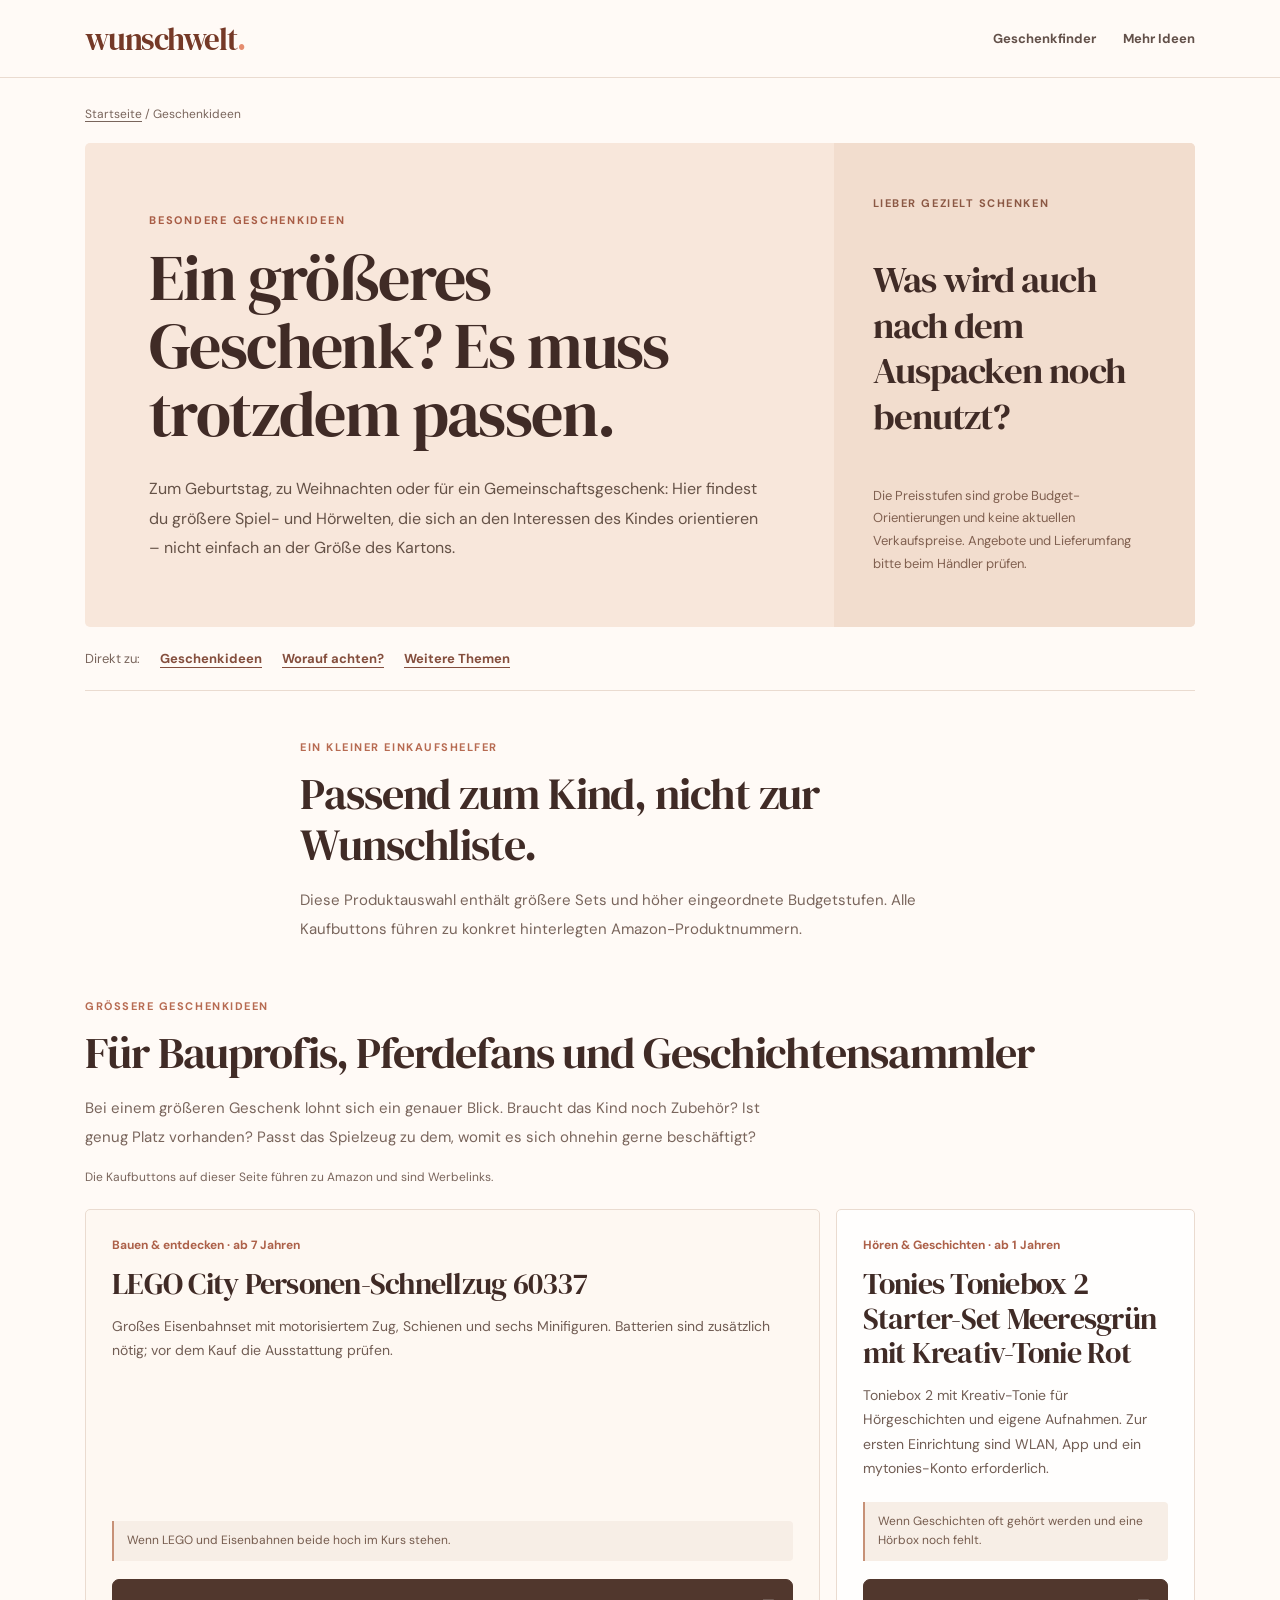
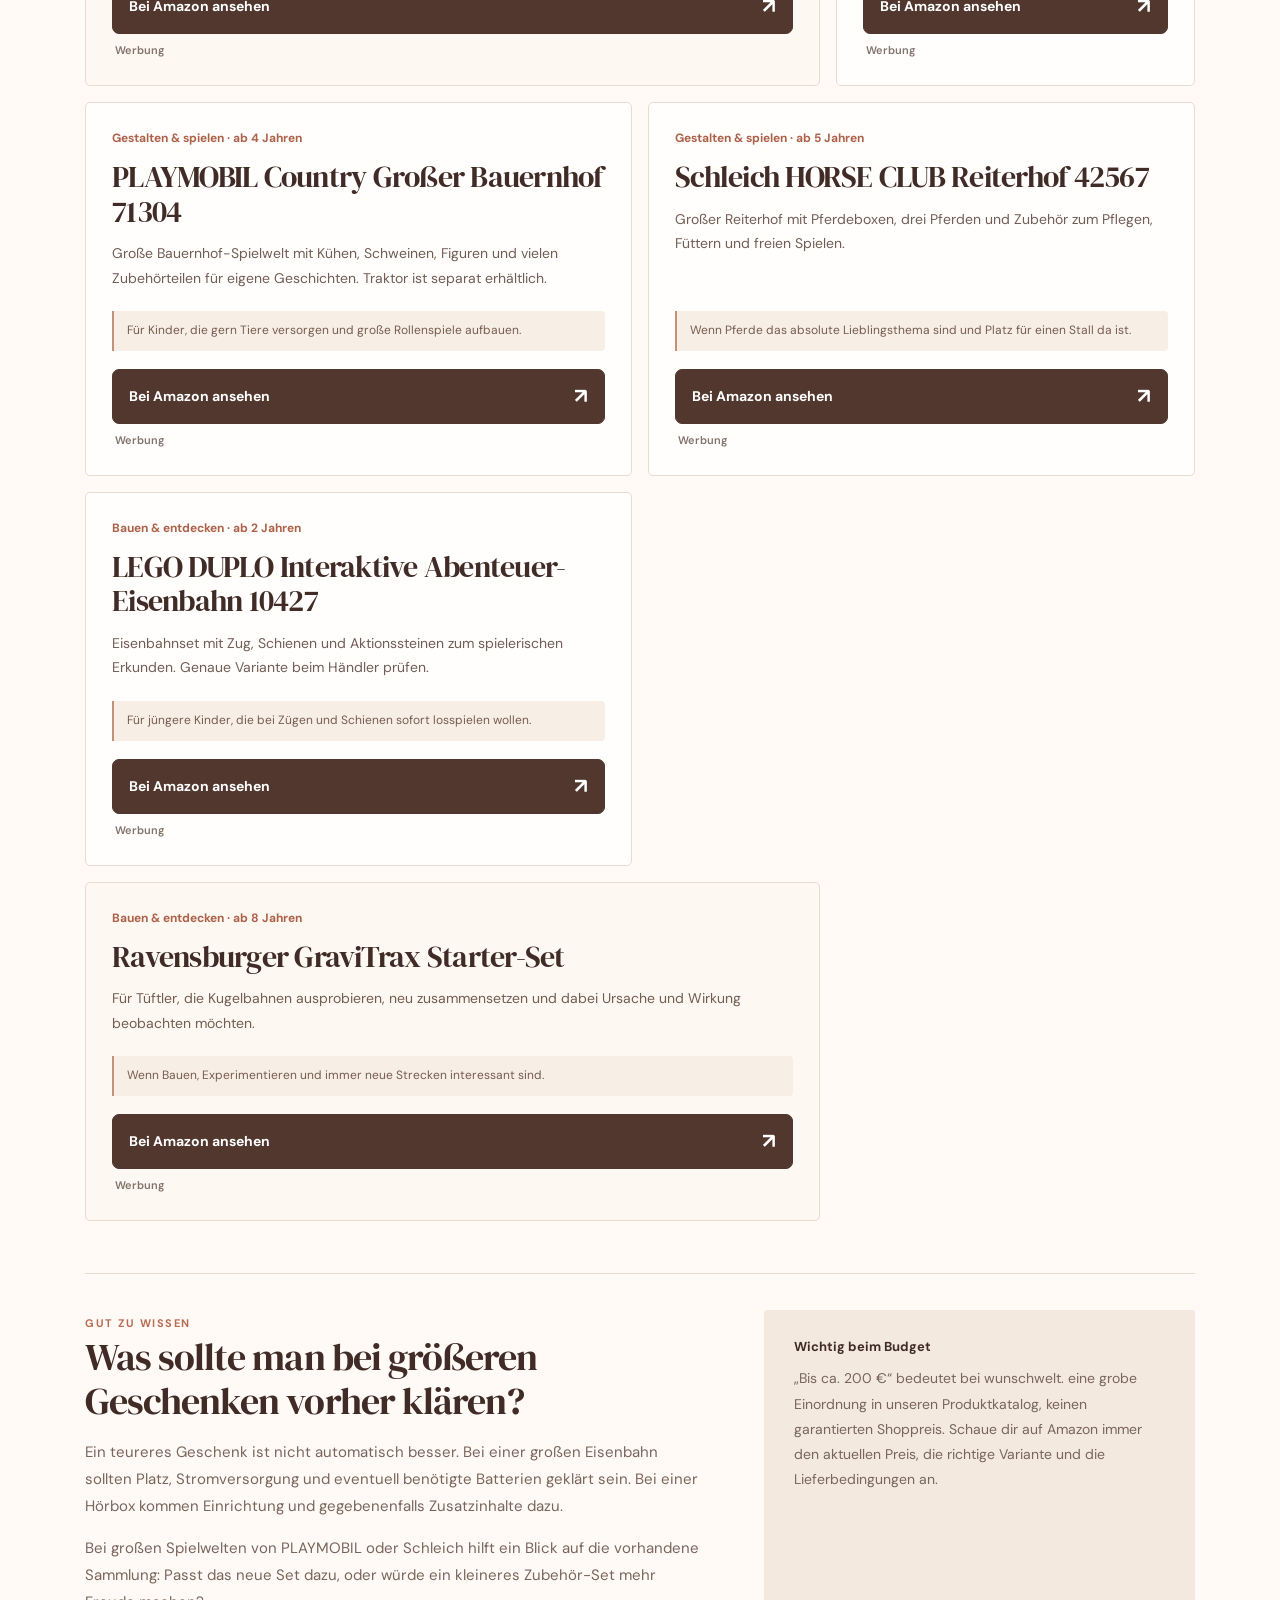
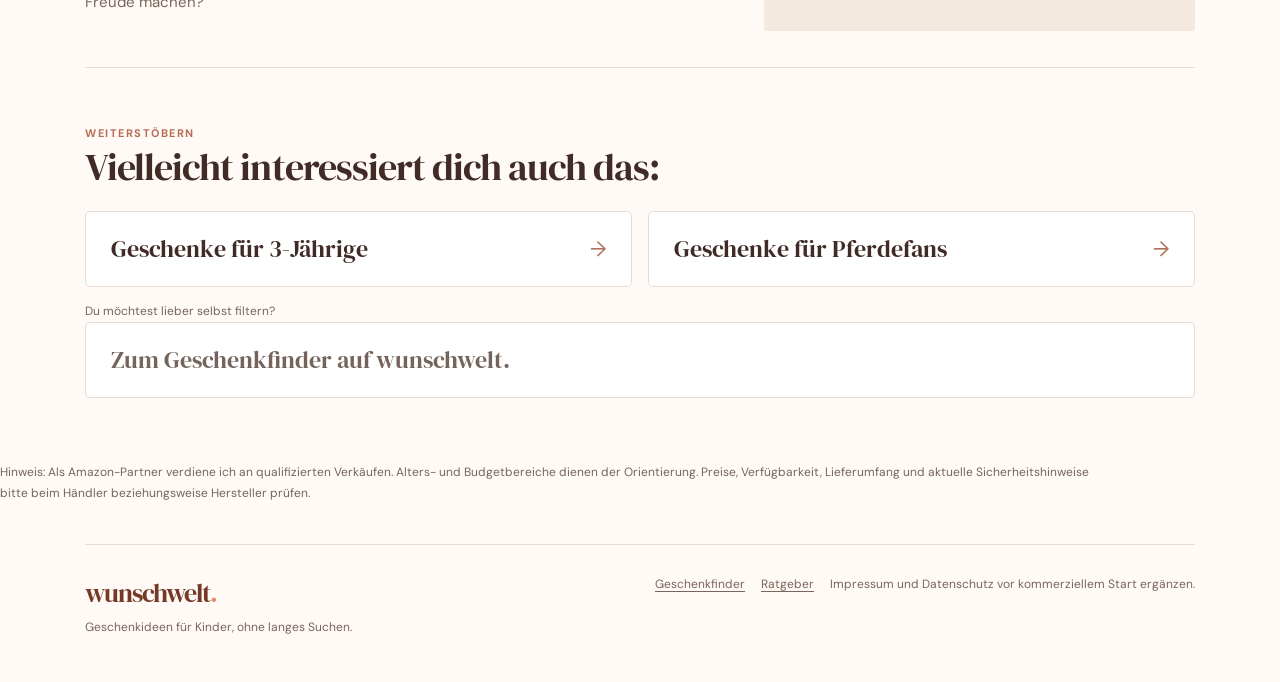
==== besondere-geschenke-bis-200-euro.html @ 5dd5a177 "Publish Pinterest-friendly editorial guide: besondere-geschenke-bis-200-euro.html" ====
<!doctype html>
<html lang="de">
<head>
<meta charset="utf-8">
<meta name="viewport" content="width=device-width,initial-scale=1">
<meta name="theme-color" content="#fffaf6">
<title>Größere Geschenke für Kinder bis ca. 200 € | wunschwelt.</title>
<meta name="description" content="Größere Geschenkideen für Kinder bis ungefähr 200 Euro: LEGO-Züge, PLAYMOBIL-Bauernhof, Toniebox 2, Schleich-Reiterhof und mehr.">
<link rel="canonical" href="https://wunschwelt.vercel.app/besondere-geschenke-bis-200-euro.html">
<meta property="og:type" content="article">
<meta property="og:locale" content="de_DE">
<meta property="og:site_name" content="wunschwelt.">
<meta property="og:title" content="Größere Geschenke für Kinder bis ca. 200 €">
<meta property="og:description" content="Größere Geschenkideen für Kinder bis ungefähr 200 Euro: LEGO-Züge, PLAYMOBIL-Bauernhof, Toniebox 2, Schleich-Reiterhof und mehr.">
<meta property="og:url" content="https://wunschwelt.vercel.app/besondere-geschenke-bis-200-euro.html">
<meta name="pinterest-rich-pin" content="false">
<link rel="preconnect" href="https://fonts.googleapis.com">
<link rel="preconnect" href="https://fonts.gstatic.com" crossorigin>
<link href="https://fonts.googleapis.com/css2?family=DM+Sans:wght@400;500;600;700&family=DM+Serif+Display&display=swap" rel="stylesheet">
<link rel="stylesheet" href="./ratgeber.css">
</head>
<body>
<header><nav class="shell nav" aria-label="Hauptnavigation"><a class="logo" href="./index.html#start">wunschwelt<span>.</span></a><div class="navlinks"><a href="./index.html#finder">Geschenkfinder</a><a href="./index.html#ratgeber">Mehr Ideen</a></div></nav></header>
<main>
<div class="shell breadcrumb"><a href="./index.html">Startseite</a> / Geschenkideen</div>
<section class="shell hero">
<div class="hero-copy"><span class="kicker">Besondere Geschenkideen</span><h1>Ein größeres Geschenk? Es muss trotzdem passen.</h1><p class="lead">Zum Geburtstag, zu Weihnachten oder für ein Gemeinschaftsgeschenk: Hier findest du größere Spiel- und Hörwelten, die sich an den Interessen des Kindes orientieren – nicht einfach an der Größe des Kartons.</p></div>
<aside class="hero-aside"><span class="aside-label">Lieber gezielt schenken</span><strong>Was wird auch nach dem Auspacken noch benutzt?</strong><span>Die Preisstufen sind grobe Budget-Orientierungen und keine aktuellen Verkaufspreise. Angebote und Lieferumfang bitte beim Händler prüfen.</span></aside>
</section>
<nav class="shell quicknav" aria-label="Auf dieser Seite"><span>Direkt zu:</span><a href="#ideen">Geschenkideen</a><a href="#tipps">Worauf achten?</a><a href="#mehr">Weitere Themen</a></nav>
<section class="shell guide-intro"><span class="section-label">Ein kleiner Einkaufshelfer</span><h2>Passend zum Kind, nicht zur Wunschliste.</h2><p>Diese Produktauswahl enthält größere Sets und höher eingeordnete Budgetstufen. Alle Kaufbuttons führen zu konkret hinterlegten Amazon-Produktnummern.</p></section>
<section class="shell guide-section" id="ideen"><span class="section-label">Größere Geschenkideen</span><h2>Für Bauprofis, Pferdefans und Geschichtensammler</h2><p>Bei einem größeren Geschenk lohnt sich ein genauer Blick. Braucht das Kind noch Zubehör? Ist genug Platz vorhanden? Passt das Spielzeug zu dem, womit es sich ohnehin gerne beschäftigt?</p>
<p class="ad-explainer">Die Kaufbuttons auf dieser Seite führen zu Amazon und sind Werbelinks.</p>
<div class="product-grid"><article class="product-card">
<span class="tagline">Bauen &amp; entdecken · ab 7 Jahren</span>
<h3>LEGO City Personen-Schnellzug 60337</h3>
<p class="product-desc">Großes Eisenbahnset mit motorisiertem Zug, Schienen und sechs Minifiguren. Batterien sind zusätzlich nötig; vor dem Kauf die Ausstattung prüfen.</p>
<div class="choice">Wenn LEGO und Eisenbahnen beide hoch im Kurs stehen.</div>
<a class="cta" href="https://www.amazon.de/dp/B09QFJSNJW?tag=wunschwelt07-21" target="_blank" rel="noopener noreferrer sponsored" aria-label="LEGO City Personen-Schnellzug 60337 bei Amazon ansehen – Werbung"><span>Bei Amazon ansehen</span><span class="arrow" aria-hidden="true">↗</span></a>
<span class="ad-label">Werbung</span>
</article>
<article class="product-card">
<span class="tagline">Hören &amp; Geschichten · ab 1 Jahren</span>
<h3>Tonies Toniebox 2 Starter-Set Meeresgrün mit Kreativ-Tonie Rot</h3>
<p class="product-desc">Toniebox 2 mit Kreativ-Tonie für Hörgeschichten und eigene Aufnahmen. Zur ersten Einrichtung sind WLAN, App und ein mytonies-Konto erforderlich.</p>
<div class="choice">Wenn Geschichten oft gehört werden und eine Hörbox noch fehlt.</div>
<a class="cta" href="https://www.amazon.de/dp/B0GWK8NZPY?tag=wunschwelt07-21" target="_blank" rel="noopener noreferrer sponsored" aria-label="Tonies Toniebox 2 Starter-Set Meeresgrün mit Kreativ-Tonie Rot bei Amazon ansehen – Werbung"><span>Bei Amazon ansehen</span><span class="arrow" aria-hidden="true">↗</span></a>
<span class="ad-label">Werbung</span>
</article>
<article class="product-card">
<span class="tagline">Gestalten &amp; spielen · ab 4 Jahren</span>
<h3>PLAYMOBIL Country Großer Bauernhof 71304</h3>
<p class="product-desc">Große Bauernhof-Spielwelt mit Kühen, Schweinen, Figuren und vielen Zubehörteilen für eigene Geschichten. Traktor ist separat erhältlich.</p>
<div class="choice">Für Kinder, die gern Tiere versorgen und große Rollenspiele aufbauen.</div>
<a class="cta" href="https://www.amazon.de/dp/B0BT8CRKC6?tag=wunschwelt07-21" target="_blank" rel="noopener noreferrer sponsored" aria-label="PLAYMOBIL Country Großer Bauernhof 71304 bei Amazon ansehen – Werbung"><span>Bei Amazon ansehen</span><span class="arrow" aria-hidden="true">↗</span></a>
<span class="ad-label">Werbung</span>
</article>
<article class="product-card">
<span class="tagline">Gestalten &amp; spielen · ab 5 Jahren</span>
<h3>Schleich HORSE CLUB Reiterhof 42567</h3>
<p class="product-desc">Großer Reiterhof mit Pferdeboxen, drei Pferden und Zubehör zum Pflegen, Füttern und freien Spielen.</p>
<div class="choice">Wenn Pferde das absolute Lieblingsthema sind und Platz für einen Stall da ist.</div>
<a class="cta" href="https://www.amazon.de/dp/B09QH9DTFL?tag=wunschwelt07-21" target="_blank" rel="noopener noreferrer sponsored" aria-label="Schleich HORSE CLUB Reiterhof 42567 bei Amazon ansehen – Werbung"><span>Bei Amazon ansehen</span><span class="arrow" aria-hidden="true">↗</span></a>
<span class="ad-label">Werbung</span>
</article>
<article class="product-card">
<span class="tagline">Bauen &amp; entdecken · ab 2 Jahren</span>
<h3>LEGO DUPLO Interaktive Abenteuer-Eisenbahn 10427</h3>
<p class="product-desc">Eisenbahnset mit Zug, Schienen und Aktionssteinen zum spielerischen Erkunden. Genaue Variante beim Händler prüfen.</p>
<div class="choice">Für jüngere Kinder, die bei Zügen und Schienen sofort losspielen wollen.</div>
<a class="cta" href="https://www.amazon.de/dp/B0CWH4J73Z?tag=wunschwelt07-21" target="_blank" rel="noopener noreferrer sponsored" aria-label="LEGO DUPLO Interaktive Abenteuer-Eisenbahn 10427 bei Amazon ansehen – Werbung"><span>Bei Amazon ansehen</span><span class="arrow" aria-hidden="true">↗</span></a>
<span class="ad-label">Werbung</span>
</article>
<article class="product-card">
<span class="tagline">Bauen &amp; entdecken · ab 8 Jahren</span>
<h3>Ravensburger GraviTrax Starter-Set</h3>
<p class="product-desc">Für Tüftler, die Kugelbahnen ausprobieren, neu zusammensetzen und dabei Ursache und Wirkung beobachten möchten.</p>
<div class="choice">Wenn Bauen, Experimentieren und immer neue Strecken interessant sind.</div>
<a class="cta" href="https://www.amazon.de/dp/B0BSXKTRYZ?tag=wunschwelt07-21" target="_blank" rel="noopener noreferrer sponsored" aria-label="Ravensburger GraviTrax Starter-Set bei Amazon ansehen – Werbung"><span>Bei Amazon ansehen</span><span class="arrow" aria-hidden="true">↗</span></a>
<span class="ad-label">Werbung</span>
</article></div>
</section>
<section class="shell advice-layout" id="tipps"><div><span class="section-label">Gut zu wissen</span><h2>Was sollte man bei größeren Geschenken vorher klären?</h2><p>Ein teureres Geschenk ist nicht automatisch besser. Bei einer großen Eisenbahn sollten Platz, Stromversorgung und eventuell benötigte Batterien geklärt sein. Bei einer Hörbox kommen Einrichtung und gegebenenfalls Zusatzinhalte dazu.</p><p>Bei großen Spielwelten von PLAYMOBIL oder Schleich hilft ein Blick auf die vorhandene Sammlung: Passt das neue Set dazu, oder würde ein kleineres Zubehör-Set mehr Freude machen?</p></div><aside class="advice-box"><strong>Wichtig beim Budget</strong><p>„Bis ca. 200 €“ bedeutet bei wunschwelt. eine grobe Einordnung in unseren Produktkatalog, keinen garantierten Shoppreis. Schaue dir auf Amazon immer den aktuellen Preis, die richtige Variante und die Lieferbedingungen an.</p></aside></section>
<section class="shell related" id="mehr"><span class="section-label">Weiterstöbern</span><h2>Vielleicht interessiert dich auch das:</h2><div class="related-grid"><a href="./geschenke-fuer-3-jaehrige.html"><span>Geschenke für 3-Jährige</span><span aria-hidden="true">→</span></a>
<a href="./geschenke-fuer-pferdefans.html"><span>Geschenke für Pferdefans</span><span aria-hidden="true">→</span></a></div><p class="bottom-note">Du möchtest lieber selbst filtern? <a href="./index.html#finder">Zum Geschenkfinder auf wunschwelt.</a></p></section>
<p class="shell bottom-note" style="margin-bottom:40px">Hinweis: Als Amazon-Partner verdiene ich an qualifizierten Verkäufen. Alters- und Budgetbereiche dienen der Orientierung. Preise, Verfügbarkeit, Lieferumfang und aktuelle Sicherheitshinweise bitte beim Händler beziehungsweise Hersteller prüfen.</p>
</main>
<footer class="shell foot"><div><a class="logo" href="./index.html">wunschwelt<span>.</span></a><p>Geschenkideen für Kinder, ohne langes Suchen.</p></div><div class="footnav"><a href="./index.html#finder">Geschenkfinder</a><a href="./index.html#ratgeber">Ratgeber</a><span>Impressum und Datenschutz vor kommerziellem Start ergänzen.</span></div></footer>
</body>
</html>
---- ratgeber.css ----
:root{--cream:#fffaf6;--paper:#fffefd;--peach:#f8e7db;--ink:#402b26;--muted:#79655c;--line:#eadbd0;--coral:#b76b52;--brown:#51372d;--serif:'DM Serif Display',Georgia,serif;--sans:'DM Sans',Arial,sans-serif}
*{box-sizing:border-box}html{scroll-behavior:smooth}body{margin:0;background:var(--cream);color:var(--ink);font:15px/1.65 var(--sans);-webkit-font-smoothing:antialiased}
a{color:inherit}button{font:inherit}h1,h2,h3,p{margin-top:0}h1,h2,h3{font-family:var(--serif);font-weight:400;letter-spacing:-.025em;line-height:1.15}
.shell{width:min(1110px,calc(100% - 48px));margin:0 auto}
header{border-bottom:1px solid var(--line);background:#fffaf6}
.nav{min-height:77px;display:flex;align-items:center;justify-content:space-between;gap:25px}
.logo{font:400 31px var(--serif);letter-spacing:-.04em;color:#753927;text-decoration:none;white-space:nowrap}.logo span{color:#e58c6e}
.navlinks{display:flex;gap:27px;align-items:center}.navlinks a{font-size:13px;font-weight:700;text-decoration:none;color:#625049}.navlinks a:hover,.plain-link:hover{color:#aa5d46}
.breadcrumb{font-size:12px;color:var(--muted);padding:27px 0 0}.breadcrumb a{text-underline-offset:3px}
.hero{margin:18px auto 0;display:grid;grid-template-columns:minmax(0,1.35fr) minmax(255px,.65fr);background:var(--peach);border-radius:5px;overflow:hidden}
.hero-copy{padding:clamp(34px,5vw,66px) clamp(28px,5vw,67px)}
.kicker{font-size:11px;text-transform:uppercase;letter-spacing:.16em;font-weight:700;color:#a85c45}
h1{font-size:clamp(39px,5vw,65px);line-height:1.07;max-width:720px;margin:12px 0 25px}
.lead{max-width:620px;font-size:16px;line-height:1.85;color:#655247;margin-bottom:0}
.hero-aside{padding:clamp(28px,4vw,58px) clamp(24px,3vw,42px);background:#f2ddce;display:flex;flex-direction:column;justify-content:space-between;gap:40px}
.hero-aside .aside-label{font-size:11px;letter-spacing:.14em;text-transform:uppercase;font-weight:700;color:#8b5844}
.hero-aside strong{font:400 clamp(26px,3.2vw,37px)/1.23 var(--serif);letter-spacing:-.025em}
.hero-aside span:last-child{font-size:13px;line-height:1.75;color:#806050}
.quicknav{border-bottom:1px solid var(--line);display:flex;flex-wrap:wrap;align-items:center;gap:20px;padding:21px 0;margin:0 auto 43px;font-size:13px}
.quicknav span{color:var(--muted)}.quicknav a{font-weight:700;text-decoration:underline;text-underline-offset:4px;color:#844e3d}
.section-label{font-size:11px;text-transform:uppercase;letter-spacing:.14em;color:var(--coral);font-weight:700}
.guide-intro{max-width:680px;margin-bottom:37px}.guide-intro h2,.guide-section h2{font-size:clamp(30px,3.5vw,44px);margin:10px 0 16px}.guide-intro p,.guide-section>p{color:var(--muted);line-height:1.9}
.product-grid{display:grid;grid-template-columns:repeat(6,minmax(0,1fr));gap:16px}
.product-card{grid-column:span 3;border:1px solid var(--line);border-radius:5px;background:var(--paper);padding:26px;min-width:0;display:flex;flex-direction:column;align-items:flex-start}
.product-card:nth-child(5n+1){grid-column:span 4;background:#fef8f2}.product-card:nth-child(5n+2){grid-column:span 2}
.product-card h3{font-size:clamp(24px,2.7vw,30px);margin:11px 0 12px;overflow-wrap:anywhere}
.product-card .tagline{font-size:12px;color:#ad6149;font-weight:700}
.product-card .product-desc{color:#715d54;font-size:14px;line-height:1.75;flex:1;margin-bottom:21px}
.choice{font-size:12px;color:#765c4e;padding:10px 13px;background:#f7eee6;border-left:2px solid #c79177;border-radius:0 4px 4px 0;margin-bottom:18px;width:100%}
.cta{display:flex;align-items:center;justify-content:space-between;gap:16px;min-height:55px;padding:12px 16px;background:var(--brown);color:#fff;text-decoration:none;border:1px solid var(--brown);border-radius:7px;font-size:14px;font-weight:700;width:100%;transition:background .16s ease}
.cta:hover{background:#704b3c;border-color:#704b3c}.cta .arrow{font-size:21px;line-height:1}
.ad-label{font-size:11px;color:#82736b;margin:7px 3px 0;font-weight:600}
.guide-section{margin:50px auto}.guide-section>p{max-width:720px}
.ad-explainer{font-size:12px;color:var(--muted);margin:13px 0 20px;max-width:720px}
.advice-layout{display:grid;grid-template-columns:minmax(0,1fr) minmax(260px,.7fr);gap:clamp(25px,5vw,78px);border-top:1px solid var(--line);border-bottom:1px solid var(--line);padding:36px 0;margin:52px auto}
.advice-layout h2{font-size:clamp(28px,3vw,39px);margin-bottom:16px}.advice-layout p{color:var(--muted);line-height:1.8}
.advice-box{padding:26px 30px;background:#f3e9df;border-radius:3px}.advice-box strong{display:block;font-size:13px;margin-bottom:9px}.advice-box p{margin:0;font-size:14px}
.related{margin:49px auto 64px}.related h2{font-size:clamp(29px,3vw,39px);margin-bottom:22px}
.related-grid{display:grid;grid-template-columns:1fr 1fr;gap:16px}
.related a{text-decoration:none;background:#fff;border:1px solid var(--line);border-radius:5px;padding:22px 25px;display:flex;justify-content:space-between;align-items:center;gap:20px;font-family:var(--serif);font-size:24px;line-height:1.25}
.related a:hover{background:#f9ece3}.related a span:last-child{font-family:var(--sans);color:#af755b;font-size:21px}
.foot{display:flex;justify-content:space-between;gap:30px;align-items:flex-start;border-top:1px solid var(--line);padding:30px 0 44px;font-size:12px;color:var(--muted)}.foot .logo{font-size:26px}.foot p{margin:7px 0 0}.footnav{display:flex;gap:16px;flex-wrap:wrap}.footnav a{color:inherit;text-underline-offset:3px}
.bottom-note{font-size:12px;color:#74645c;line-height:1.75;margin:14px 0 0}
:focus-visible{outline:3px solid #bd7254;outline-offset:3px}
@media(max-width:840px){.hero{grid-template-columns:1fr}.hero-aside{gap:14px;padding:24px 30px}.hero-aside strong{max-width:560px}.product-card:nth-child(n){grid-column:span 3}.advice-layout{grid-template-columns:1fr 1fr}}
@media(max-width:640px){.shell{width:calc(100% - 36px)}.nav{min-height:69px}.logo{font-size:26px}.navlinks{gap:12px}.navlinks a{font-size:12px}.hero-copy{padding:35px 25px 37px}.hero-aside{padding:24px 25px;gap:12px}.quicknav{gap:11px;margin-bottom:30px}.product-grid{grid-template-columns:1fr}.product-card:nth-child(n){grid-column:span 1;padding:23px}.product-card h3{font-size:27px}.guide-section{margin-top:35px}.advice-layout{display:block;padding:30px 0}.advice-box{margin-top:20px;padding:24px}.related-grid{grid-template-columns:1fr}.related a{font-size:23px}.foot{display:block}.footnav{margin-top:20px}.hero h1{font-size:42px}}
@media(prefers-reduced-motion:reduce){html{scroll-behavior:auto}*{transition:none!important}}
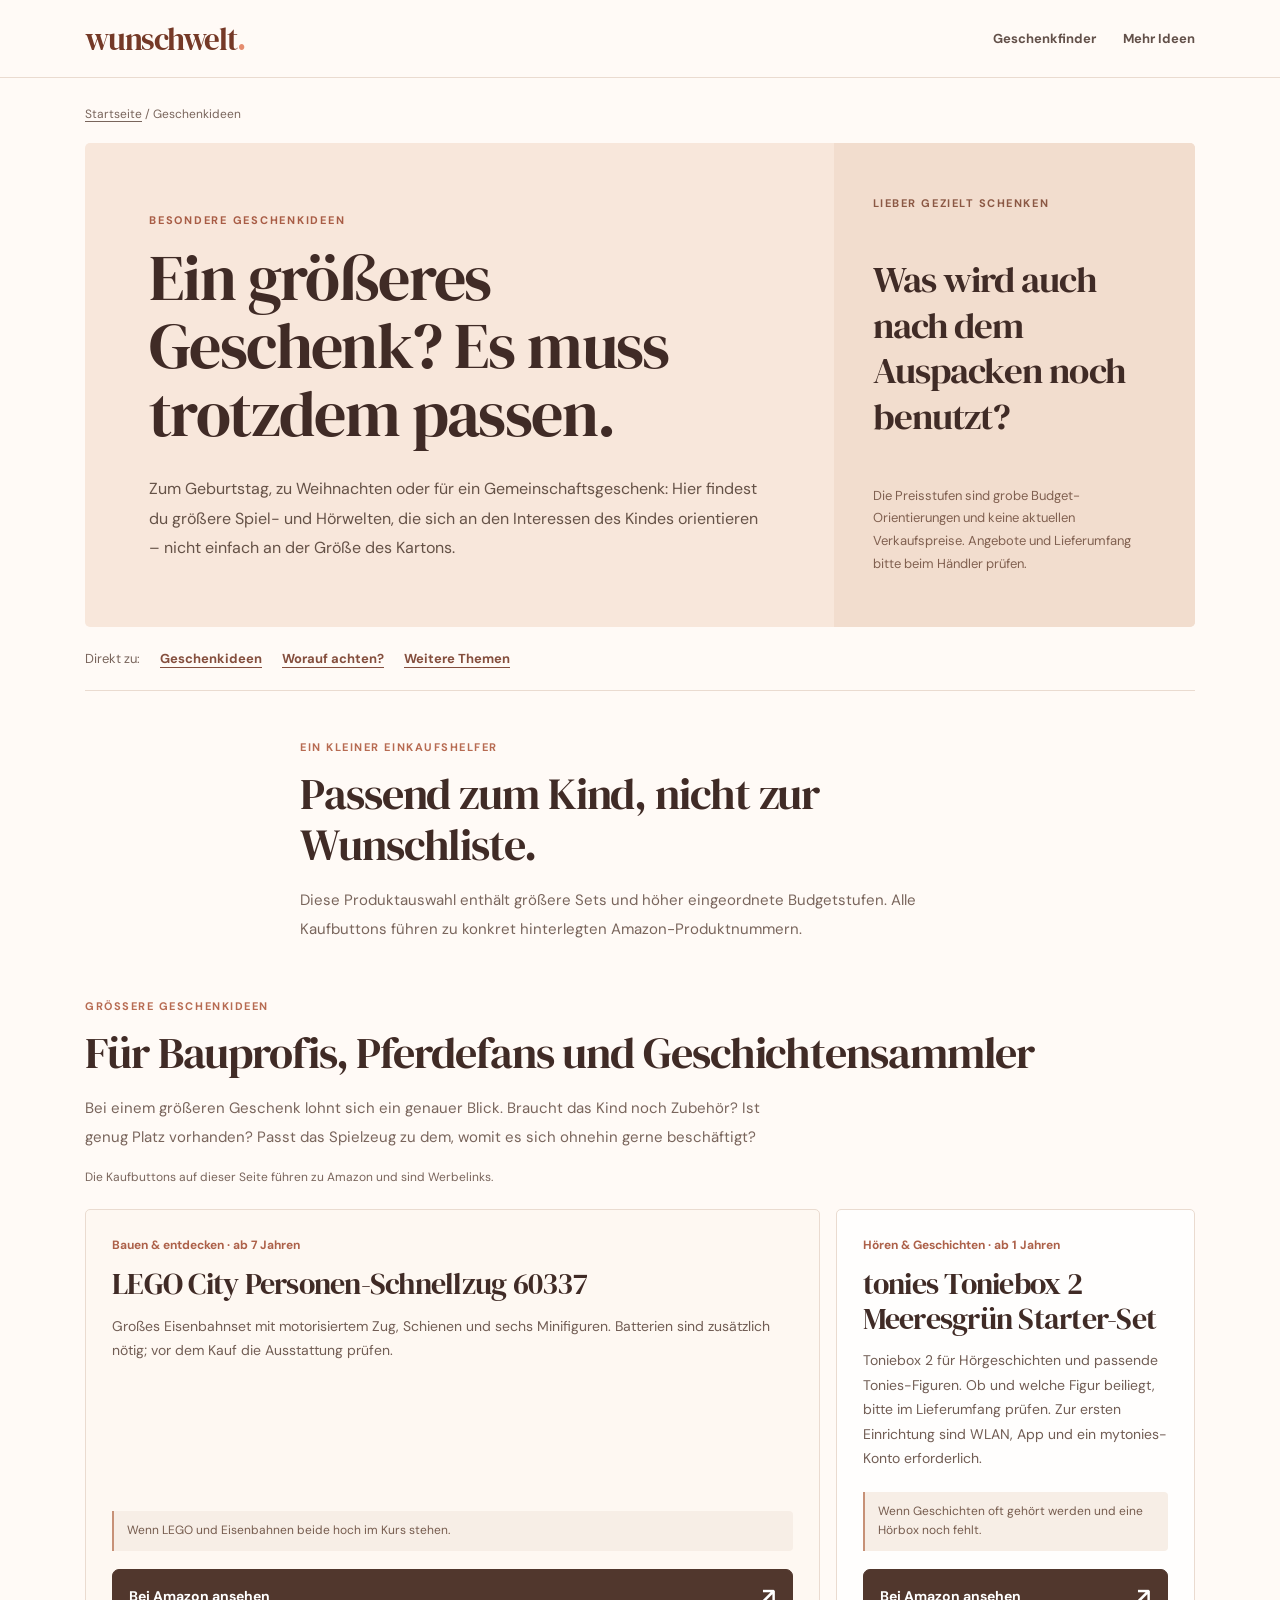
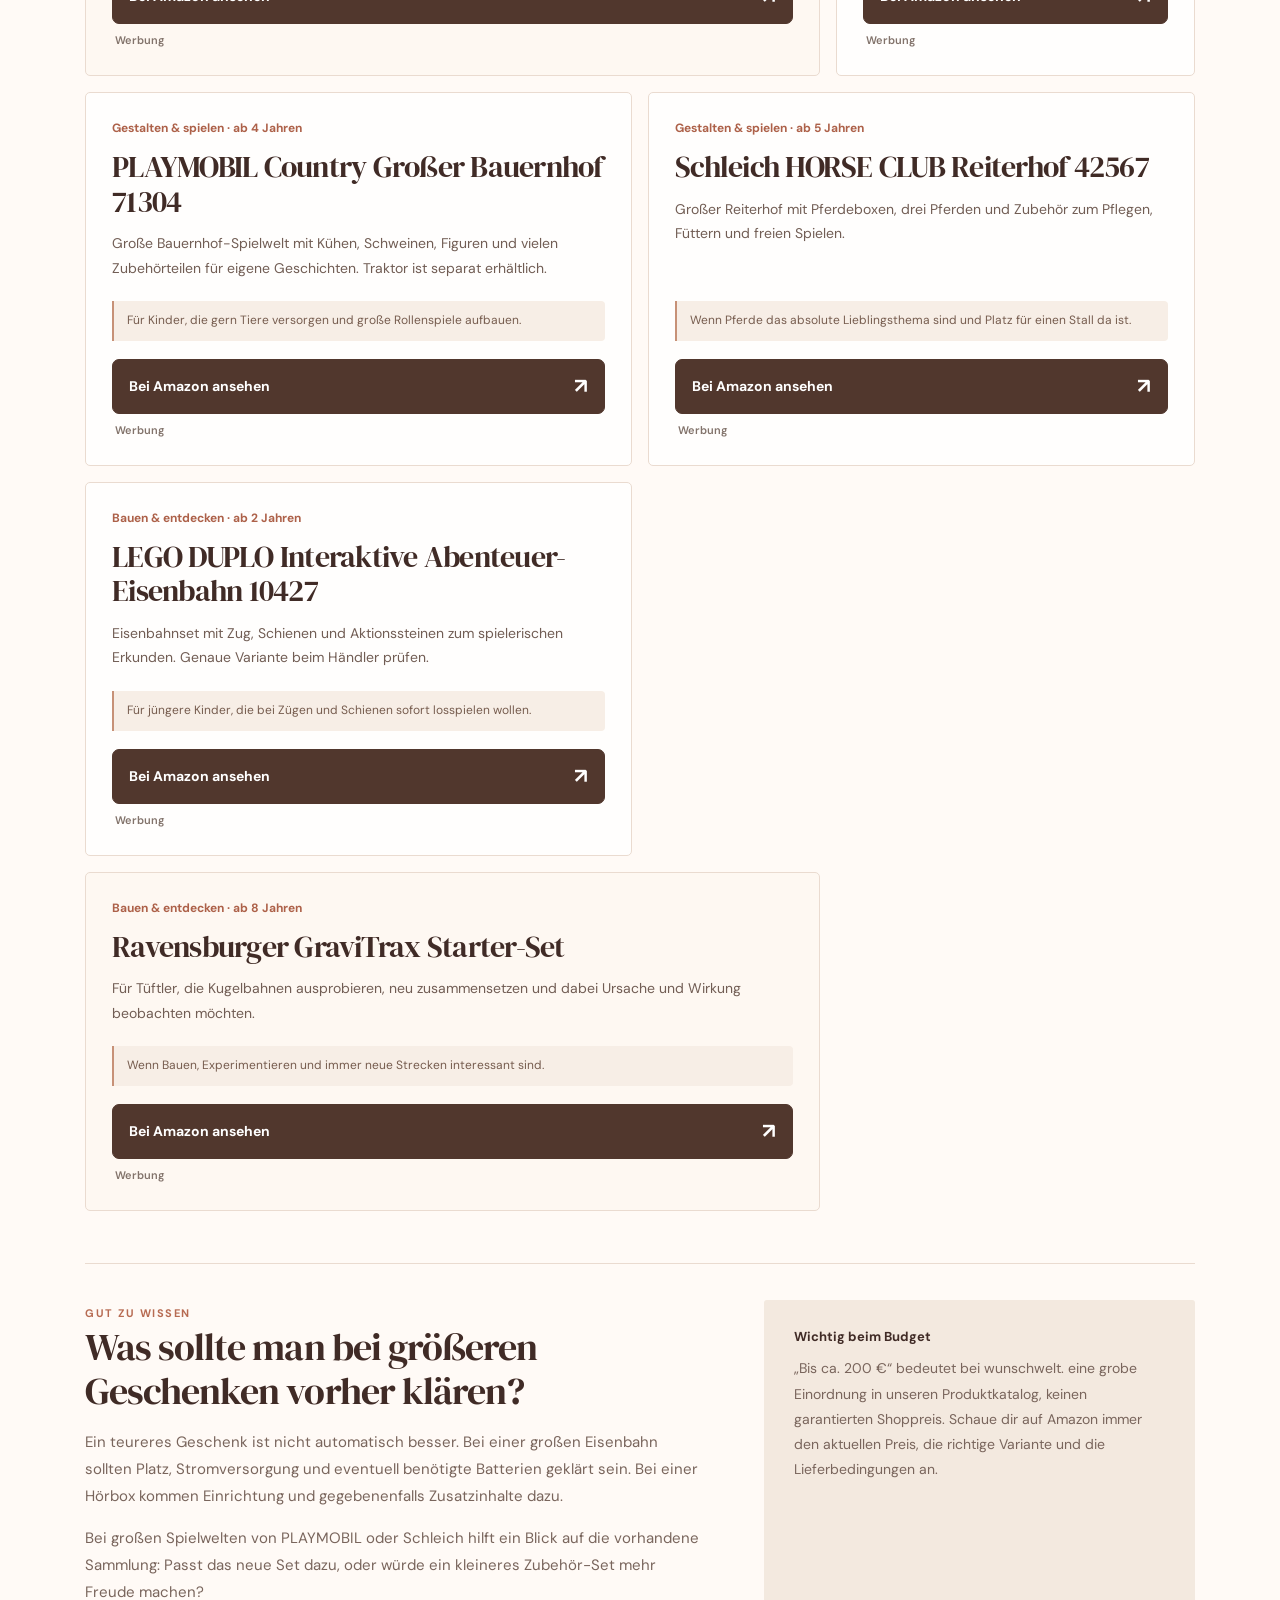
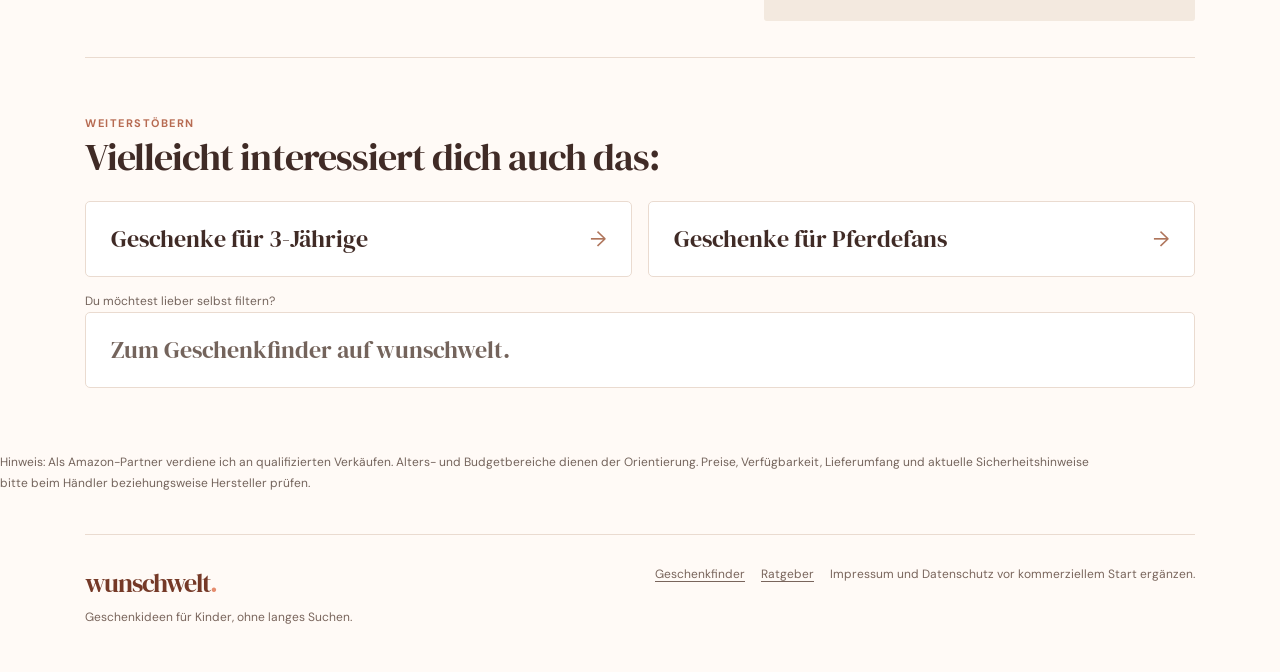
==== commit cf4f53f1: "Clarify tonies starter set contents using live Amazon screenshot" ====
--- a/besondere-geschenke-bis-200-euro.html
+++ b/besondere-geschenke-bis-200-euro.html
@@ -13,7 +13,6 @@
 <meta property="og:title" content="Größere Geschenke für Kinder bis ca. 200 €">
 <meta property="og:description" content="Größere Geschenkideen für Kinder bis ungefähr 200 Euro: LEGO-Züge, PLAYMOBIL-Bauernhof, Toniebox 2, Schleich-Reiterhof und mehr.">
 <meta property="og:url" content="https://wunschwelt.vercel.app/besondere-geschenke-bis-200-euro.html">
-<meta name="pinterest-rich-pin" content="false">
 <link rel="preconnect" href="https://fonts.googleapis.com">
 <link rel="preconnect" href="https://fonts.gstatic.com" crossorigin>
 <link href="https://fonts.googleapis.com/css2?family=DM+Sans:wght@400;500;600;700&family=DM+Serif+Display&display=swap" rel="stylesheet">
@@ -41,10 +40,10 @@
 </article>
 <article class="product-card">
 <span class="tagline">Hören &amp; Geschichten · ab 1 Jahren</span>
-<h3>Tonies Toniebox 2 Starter-Set Meeresgrün mit Kreativ-Tonie Rot</h3>
-<p class="product-desc">Toniebox 2 mit Kreativ-Tonie für Hörgeschichten und eigene Aufnahmen. Zur ersten Einrichtung sind WLAN, App und ein mytonies-Konto erforderlich.</p>
+<h3>tonies Toniebox 2 Meeresgrün Starter-Set</h3>
+<p class="product-desc">Toniebox 2 für Hörgeschichten und passende Tonies-Figuren. Ob und welche Figur beiliegt, bitte im Lieferumfang prüfen. Zur ersten Einrichtung sind WLAN, App und ein mytonies-Konto erforderlich.</p>
 <div class="choice">Wenn Geschichten oft gehört werden und eine Hörbox noch fehlt.</div>
-<a class="cta" href="https://www.amazon.de/dp/B0GWK8NZPY?tag=wunschwelt07-21" target="_blank" rel="noopener noreferrer sponsored" aria-label="Tonies Toniebox 2 Starter-Set Meeresgrün mit Kreativ-Tonie Rot bei Amazon ansehen – Werbung"><span>Bei Amazon ansehen</span><span class="arrow" aria-hidden="true">↗</span></a>
+<a class="cta" href="https://www.amazon.de/dp/B0GWK8NZPY?tag=wunschwelt07-21" target="_blank" rel="noopener noreferrer sponsored" aria-label="tonies Toniebox 2 Meeresgrün Starter-Set bei Amazon ansehen – Werbung"><span>Bei Amazon ansehen</span><span class="arrow" aria-hidden="true">↗</span></a>
 <span class="ad-label">Werbung</span>
 </article>
 <article class="product-card">
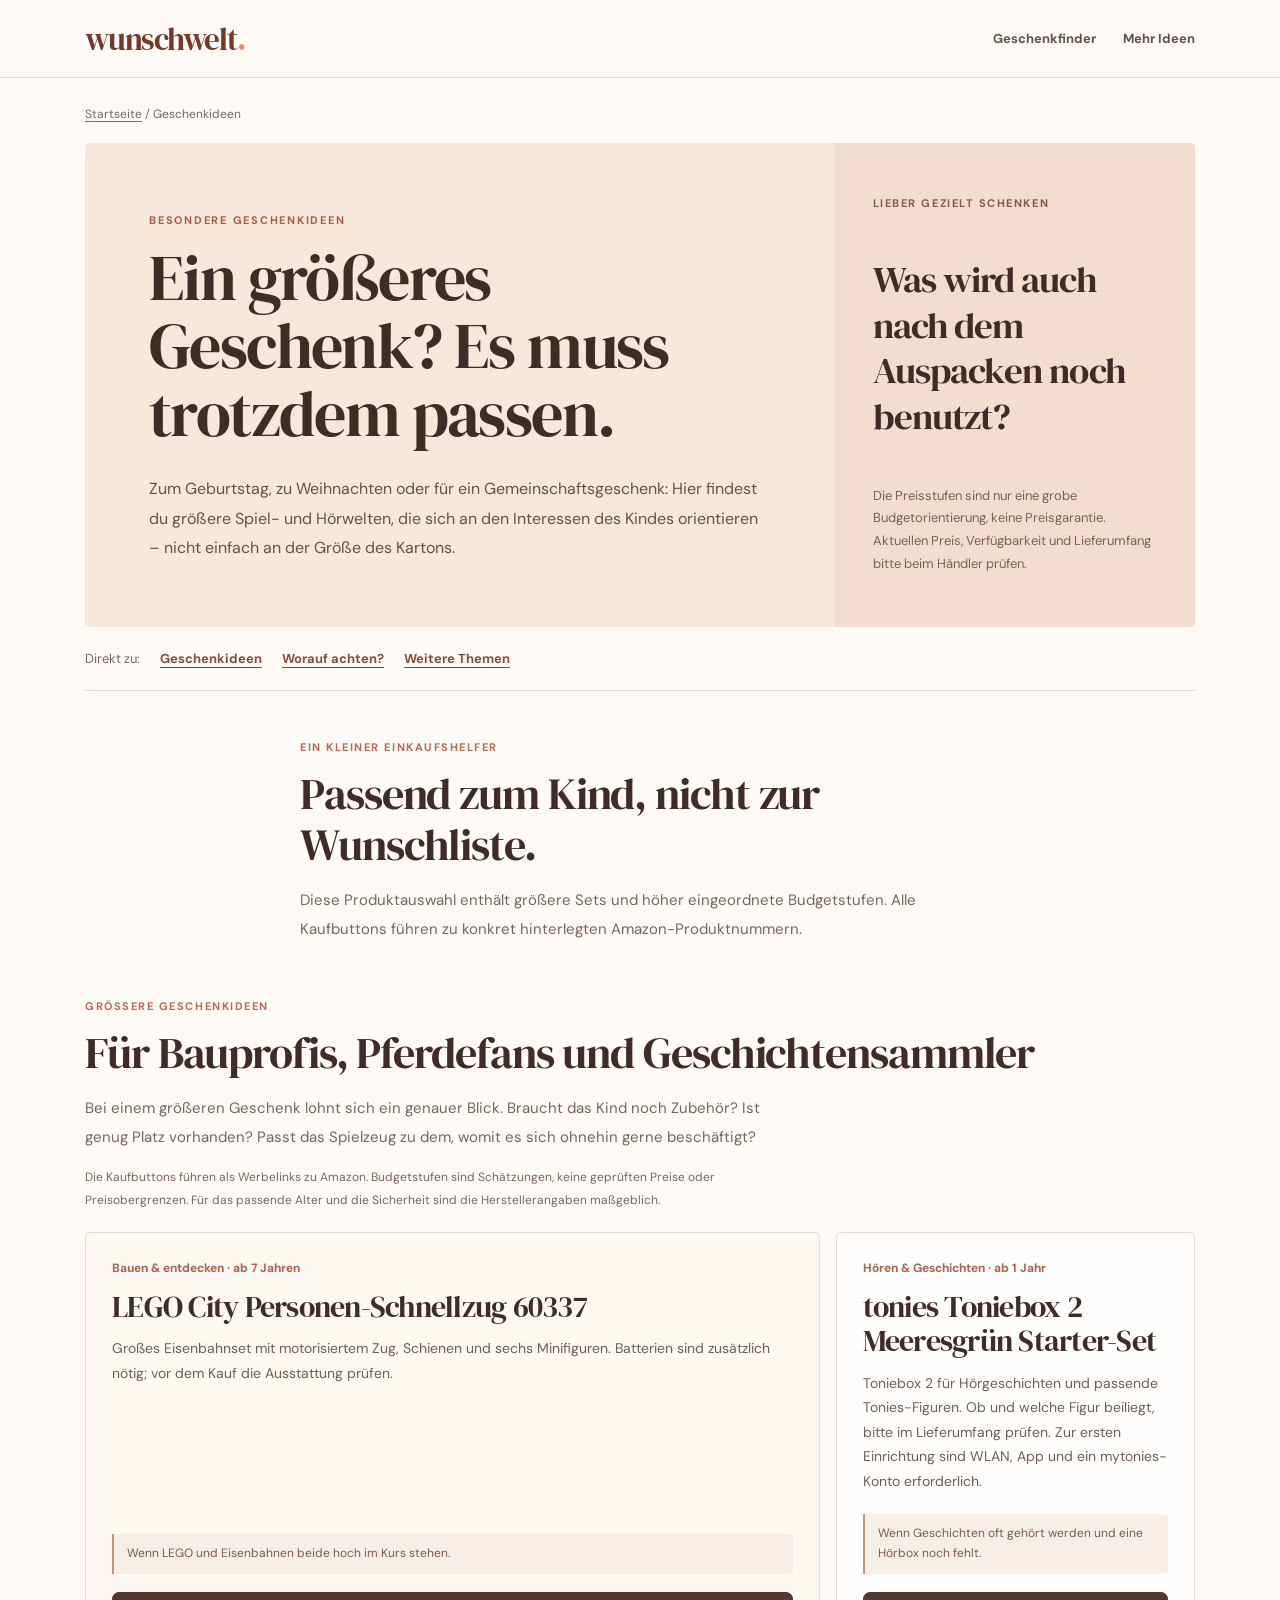
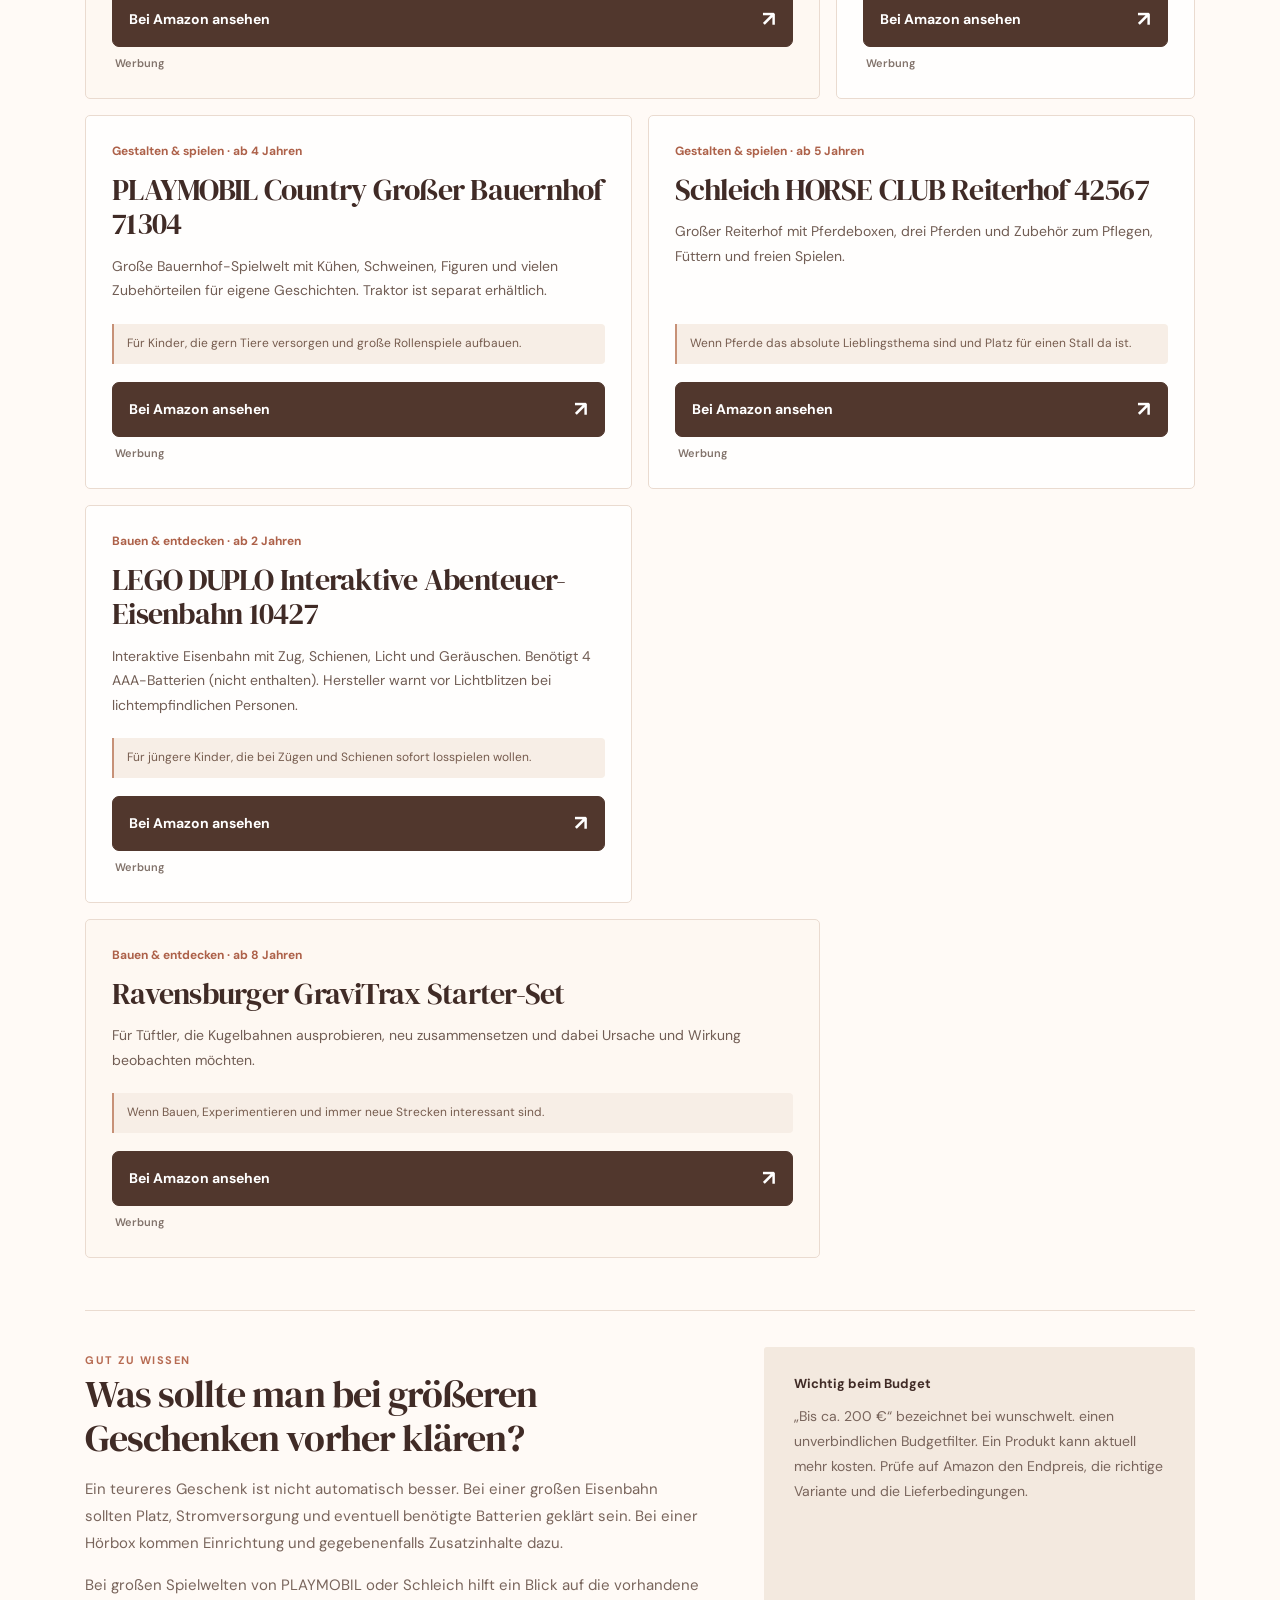
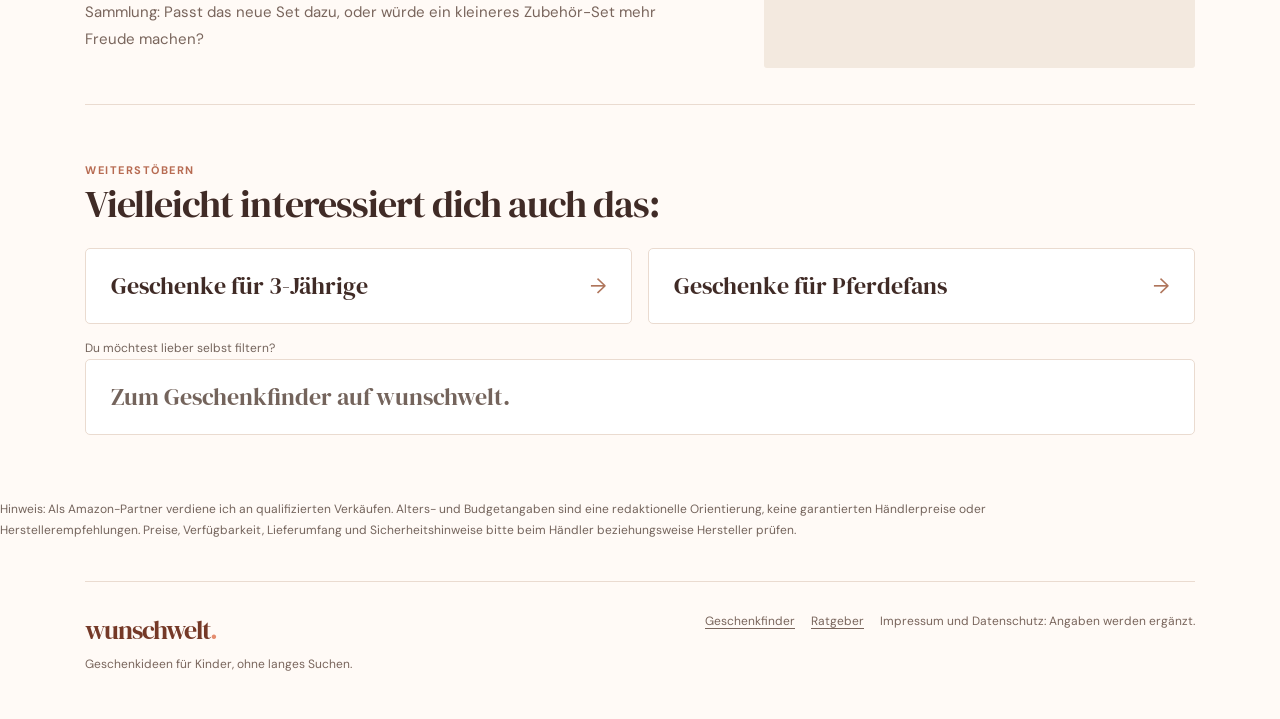
==== commit fda943ea: "Remove price-cap implication from premium gift guide and state product safety requirements" ====
--- a/besondere-geschenke-bis-200-euro.html
+++ b/besondere-geschenke-bis-200-euro.html
@@ -4,19 +4,22 @@
 <meta charset="utf-8">
 <meta name="viewport" content="width=device-width,initial-scale=1">
 <meta name="theme-color" content="#fffaf6">
-<title>Größere Geschenke für Kinder bis ca. 200 € | wunschwelt.</title>
-<meta name="description" content="Größere Geschenkideen für Kinder bis ungefähr 200 Euro: LEGO-Züge, PLAYMOBIL-Bauernhof, Toniebox 2, Schleich-Reiterhof und mehr.">
+<link rel="icon" href="/favicon.svg" type="image/svg+xml">
+<title>Größere Geschenkideen für Kinder | wunschwelt.</title>
+<meta name="description" content="Ideen für ein größeres Geschenkbudget: LEGO-Züge, PLAYMOBIL-Bauernhof, Toniebox 2 und Schleich-Reiterhof. Preise beim Händler prüfen.">
 <link rel="canonical" href="https://wunschwelt.vercel.app/besondere-geschenke-bis-200-euro.html">
 <meta property="og:type" content="article">
 <meta property="og:locale" content="de_DE">
 <meta property="og:site_name" content="wunschwelt.">
-<meta property="og:title" content="Größere Geschenke für Kinder bis ca. 200 €">
-<meta property="og:description" content="Größere Geschenkideen für Kinder bis ungefähr 200 Euro: LEGO-Züge, PLAYMOBIL-Bauernhof, Toniebox 2, Schleich-Reiterhof und mehr.">
+<meta property="og:title" content="Größere Geschenkideen für Kinder">
+<meta property="og:description" content="Ideen für ein größeres Geschenkbudget: LEGO-Züge, PLAYMOBIL-Bauernhof, Toniebox 2 und Schleich-Reiterhof. Preise beim Händler prüfen.">
 <meta property="og:url" content="https://wunschwelt.vercel.app/besondere-geschenke-bis-200-euro.html">
 <link rel="preconnect" href="https://fonts.googleapis.com">
 <link rel="preconnect" href="https://fonts.gstatic.com" crossorigin>
 <link href="https://fonts.googleapis.com/css2?family=DM+Sans:wght@400;500;600;700&family=DM+Serif+Display&display=swap" rel="stylesheet">
 <link rel="stylesheet" href="./ratgeber.css">
+<script>window.va=window.va||function(){(window.vaq=window.vaq||[]).push(arguments);};</script>
+<script defer src="/_vercel/insights/script.js"></script>
 </head>
 <body>
 <header><nav class="shell nav" aria-label="Hauptnavigation"><a class="logo" href="./index.html#start">wunschwelt<span>.</span></a><div class="navlinks"><a href="./index.html#finder">Geschenkfinder</a><a href="./index.html#ratgeber">Mehr Ideen</a></div></nav></header>
@@ -24,12 +27,12 @@
 <div class="shell breadcrumb"><a href="./index.html">Startseite</a> / Geschenkideen</div>
 <section class="shell hero">
 <div class="hero-copy"><span class="kicker">Besondere Geschenkideen</span><h1>Ein größeres Geschenk? Es muss trotzdem passen.</h1><p class="lead">Zum Geburtstag, zu Weihnachten oder für ein Gemeinschaftsgeschenk: Hier findest du größere Spiel- und Hörwelten, die sich an den Interessen des Kindes orientieren – nicht einfach an der Größe des Kartons.</p></div>
-<aside class="hero-aside"><span class="aside-label">Lieber gezielt schenken</span><strong>Was wird auch nach dem Auspacken noch benutzt?</strong><span>Die Preisstufen sind grobe Budget-Orientierungen und keine aktuellen Verkaufspreise. Angebote und Lieferumfang bitte beim Händler prüfen.</span></aside>
+<aside class="hero-aside"><span class="aside-label">Lieber gezielt schenken</span><strong>Was wird auch nach dem Auspacken noch benutzt?</strong><span>Die Preisstufen sind nur eine grobe Budgetorientierung, keine Preisgarantie. Aktuellen Preis, Verfügbarkeit und Lieferumfang bitte beim Händler prüfen.</span></aside>
 </section>
 <nav class="shell quicknav" aria-label="Auf dieser Seite"><span>Direkt zu:</span><a href="#ideen">Geschenkideen</a><a href="#tipps">Worauf achten?</a><a href="#mehr">Weitere Themen</a></nav>
 <section class="shell guide-intro"><span class="section-label">Ein kleiner Einkaufshelfer</span><h2>Passend zum Kind, nicht zur Wunschliste.</h2><p>Diese Produktauswahl enthält größere Sets und höher eingeordnete Budgetstufen. Alle Kaufbuttons führen zu konkret hinterlegten Amazon-Produktnummern.</p></section>
 <section class="shell guide-section" id="ideen"><span class="section-label">Größere Geschenkideen</span><h2>Für Bauprofis, Pferdefans und Geschichtensammler</h2><p>Bei einem größeren Geschenk lohnt sich ein genauer Blick. Braucht das Kind noch Zubehör? Ist genug Platz vorhanden? Passt das Spielzeug zu dem, womit es sich ohnehin gerne beschäftigt?</p>
-<p class="ad-explainer">Die Kaufbuttons auf dieser Seite führen zu Amazon und sind Werbelinks.</p>
+<p class="ad-explainer">Die Kaufbuttons führen als Werbelinks zu Amazon. Budgetstufen sind Schätzungen, keine geprüften Preise oder Preisobergrenzen. Für das passende Alter und die Sicherheit sind die Herstellerangaben maßgeblich.</p>
 <div class="product-grid"><article class="product-card">
 <span class="tagline">Bauen &amp; entdecken · ab 7 Jahren</span>
 <h3>LEGO City Personen-Schnellzug 60337</h3>
@@ -39,7 +42,7 @@
 <span class="ad-label">Werbung</span>
 </article>
 <article class="product-card">
-<span class="tagline">Hören &amp; Geschichten · ab 1 Jahren</span>
+<span class="tagline">Hören &amp; Geschichten · ab 1 Jahr</span>
 <h3>tonies Toniebox 2 Meeresgrün Starter-Set</h3>
 <p class="product-desc">Toniebox 2 für Hörgeschichten und passende Tonies-Figuren. Ob und welche Figur beiliegt, bitte im Lieferumfang prüfen. Zur ersten Einrichtung sind WLAN, App und ein mytonies-Konto erforderlich.</p>
 <div class="choice">Wenn Geschichten oft gehört werden und eine Hörbox noch fehlt.</div>
@@ -65,7 +68,7 @@
 <article class="product-card">
 <span class="tagline">Bauen &amp; entdecken · ab 2 Jahren</span>
 <h3>LEGO DUPLO Interaktive Abenteuer-Eisenbahn 10427</h3>
-<p class="product-desc">Eisenbahnset mit Zug, Schienen und Aktionssteinen zum spielerischen Erkunden. Genaue Variante beim Händler prüfen.</p>
+<p class="product-desc">Interaktive Eisenbahn mit Zug, Schienen, Licht und Geräuschen. Benötigt 4 AAA-Batterien (nicht enthalten). Hersteller warnt vor Lichtblitzen bei lichtempfindlichen Personen.</p>
 <div class="choice">Für jüngere Kinder, die bei Zügen und Schienen sofort losspielen wollen.</div>
 <a class="cta" href="https://www.amazon.de/dp/B0CWH4J73Z?tag=wunschwelt07-21" target="_blank" rel="noopener noreferrer sponsored" aria-label="LEGO DUPLO Interaktive Abenteuer-Eisenbahn 10427 bei Amazon ansehen – Werbung"><span>Bei Amazon ansehen</span><span class="arrow" aria-hidden="true">↗</span></a>
 <span class="ad-label">Werbung</span>
@@ -79,11 +82,11 @@
 <span class="ad-label">Werbung</span>
 </article></div>
 </section>
-<section class="shell advice-layout" id="tipps"><div><span class="section-label">Gut zu wissen</span><h2>Was sollte man bei größeren Geschenken vorher klären?</h2><p>Ein teureres Geschenk ist nicht automatisch besser. Bei einer großen Eisenbahn sollten Platz, Stromversorgung und eventuell benötigte Batterien geklärt sein. Bei einer Hörbox kommen Einrichtung und gegebenenfalls Zusatzinhalte dazu.</p><p>Bei großen Spielwelten von PLAYMOBIL oder Schleich hilft ein Blick auf die vorhandene Sammlung: Passt das neue Set dazu, oder würde ein kleineres Zubehör-Set mehr Freude machen?</p></div><aside class="advice-box"><strong>Wichtig beim Budget</strong><p>„Bis ca. 200 €“ bedeutet bei wunschwelt. eine grobe Einordnung in unseren Produktkatalog, keinen garantierten Shoppreis. Schaue dir auf Amazon immer den aktuellen Preis, die richtige Variante und die Lieferbedingungen an.</p></aside></section>
+<section class="shell advice-layout" id="tipps"><div><span class="section-label">Gut zu wissen</span><h2>Was sollte man bei größeren Geschenken vorher klären?</h2><p>Ein teureres Geschenk ist nicht automatisch besser. Bei einer großen Eisenbahn sollten Platz, Stromversorgung und eventuell benötigte Batterien geklärt sein. Bei einer Hörbox kommen Einrichtung und gegebenenfalls Zusatzinhalte dazu.</p><p>Bei großen Spielwelten von PLAYMOBIL oder Schleich hilft ein Blick auf die vorhandene Sammlung: Passt das neue Set dazu, oder würde ein kleineres Zubehör-Set mehr Freude machen?</p></div><aside class="advice-box"><strong>Wichtig beim Budget</strong><p>„Bis ca. 200 €“ bezeichnet bei wunschwelt. einen unverbindlichen Budgetfilter. Ein Produkt kann aktuell mehr kosten. Prüfe auf Amazon den Endpreis, die richtige Variante und die Lieferbedingungen.</p></aside></section>
 <section class="shell related" id="mehr"><span class="section-label">Weiterstöbern</span><h2>Vielleicht interessiert dich auch das:</h2><div class="related-grid"><a href="./geschenke-fuer-3-jaehrige.html"><span>Geschenke für 3-Jährige</span><span aria-hidden="true">→</span></a>
 <a href="./geschenke-fuer-pferdefans.html"><span>Geschenke für Pferdefans</span><span aria-hidden="true">→</span></a></div><p class="bottom-note">Du möchtest lieber selbst filtern? <a href="./index.html#finder">Zum Geschenkfinder auf wunschwelt.</a></p></section>
-<p class="shell bottom-note" style="margin-bottom:40px">Hinweis: Als Amazon-Partner verdiene ich an qualifizierten Verkäufen. Alters- und Budgetbereiche dienen der Orientierung. Preise, Verfügbarkeit, Lieferumfang und aktuelle Sicherheitshinweise bitte beim Händler beziehungsweise Hersteller prüfen.</p>
+<p class="shell bottom-note" style="margin-bottom:40px">Hinweis: Als Amazon-Partner verdiene ich an qualifizierten Verkäufen. Alters- und Budgetangaben sind eine redaktionelle Orientierung, keine garantierten Händlerpreise oder Herstellerempfehlungen. Preise, Verfügbarkeit, Lieferumfang und Sicherheitshinweise bitte beim Händler beziehungsweise Hersteller prüfen.</p>
 </main>
-<footer class="shell foot"><div><a class="logo" href="./index.html">wunschwelt<span>.</span></a><p>Geschenkideen für Kinder, ohne langes Suchen.</p></div><div class="footnav"><a href="./index.html#finder">Geschenkfinder</a><a href="./index.html#ratgeber">Ratgeber</a><span>Impressum und Datenschutz vor kommerziellem Start ergänzen.</span></div></footer>
+<footer class="shell foot"><div><a class="logo" href="./index.html">wunschwelt<span>.</span></a><p>Geschenkideen für Kinder, ohne langes Suchen.</p></div><div class="footnav"><a href="./index.html#finder">Geschenkfinder</a><a href="./index.html#ratgeber">Ratgeber</a><span>Impressum und Datenschutz: Angaben werden ergänzt.</span></div></footer>
 </body>
 </html>
